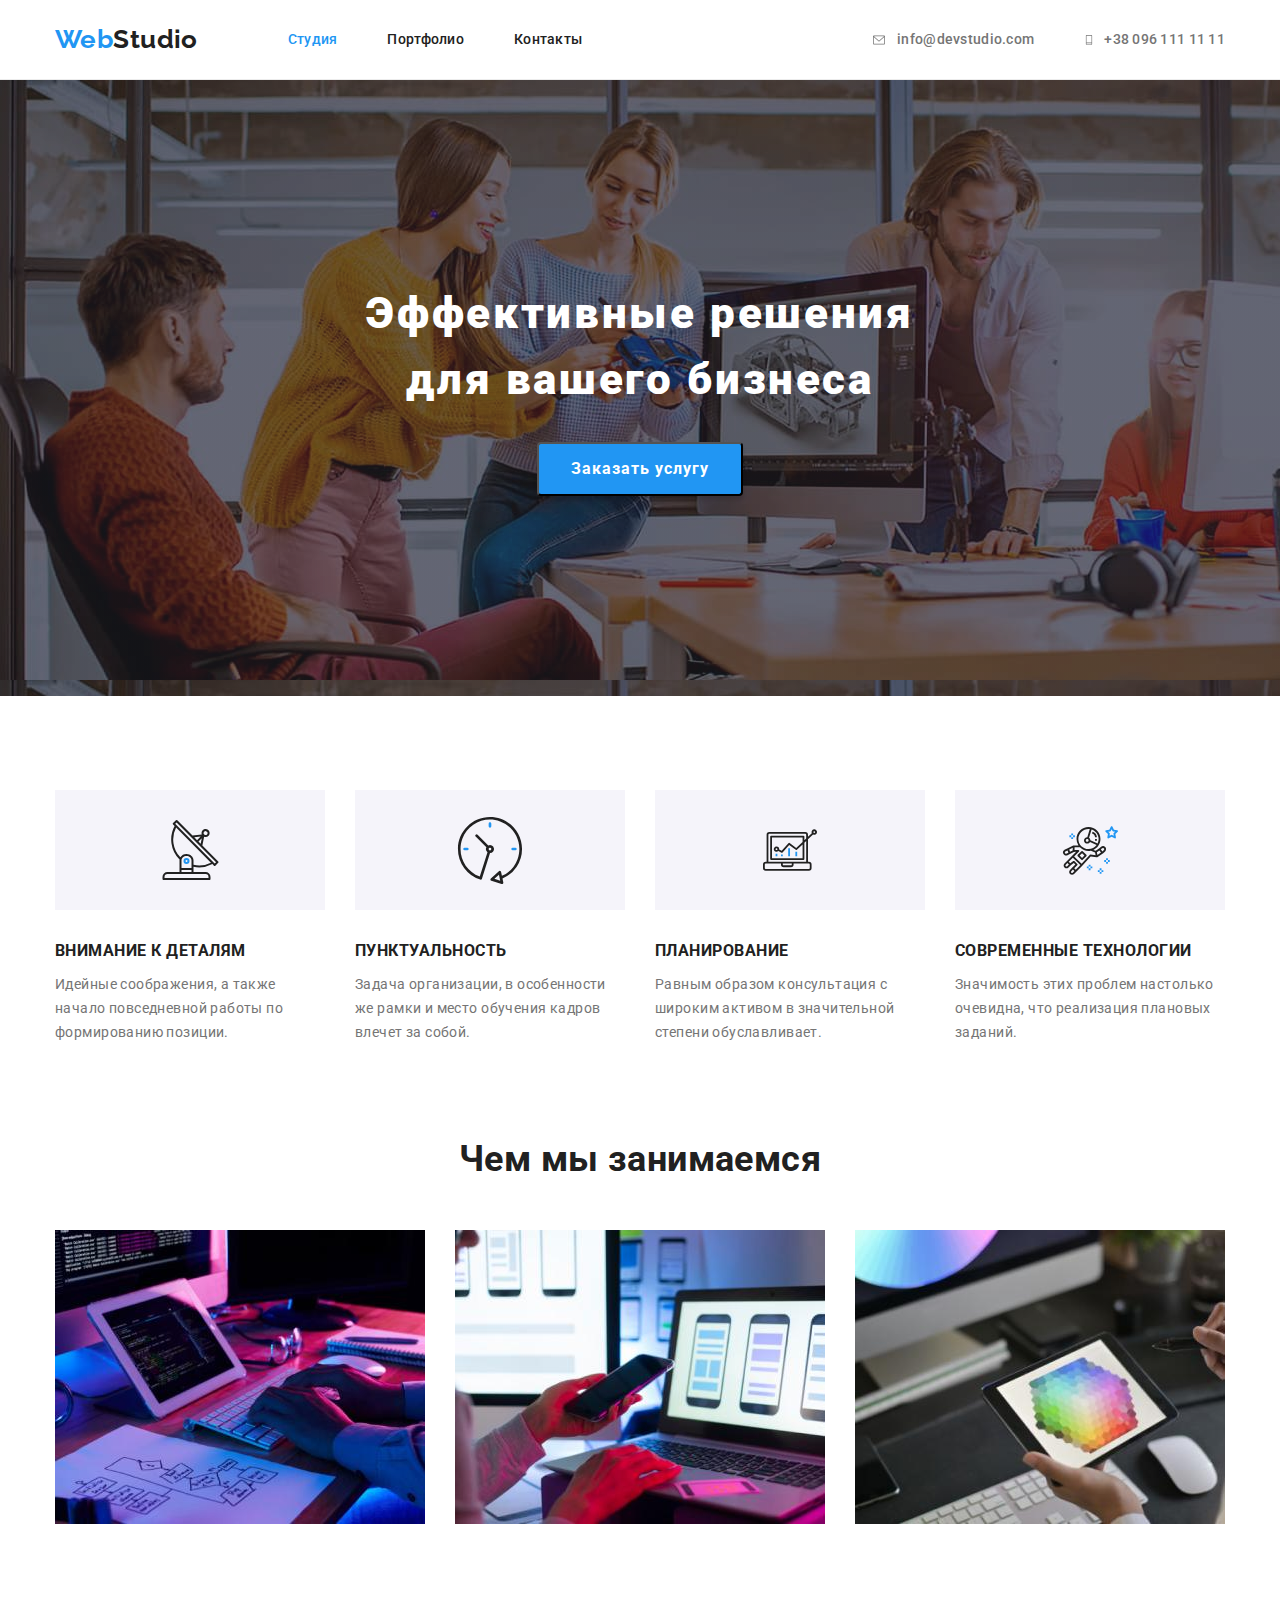
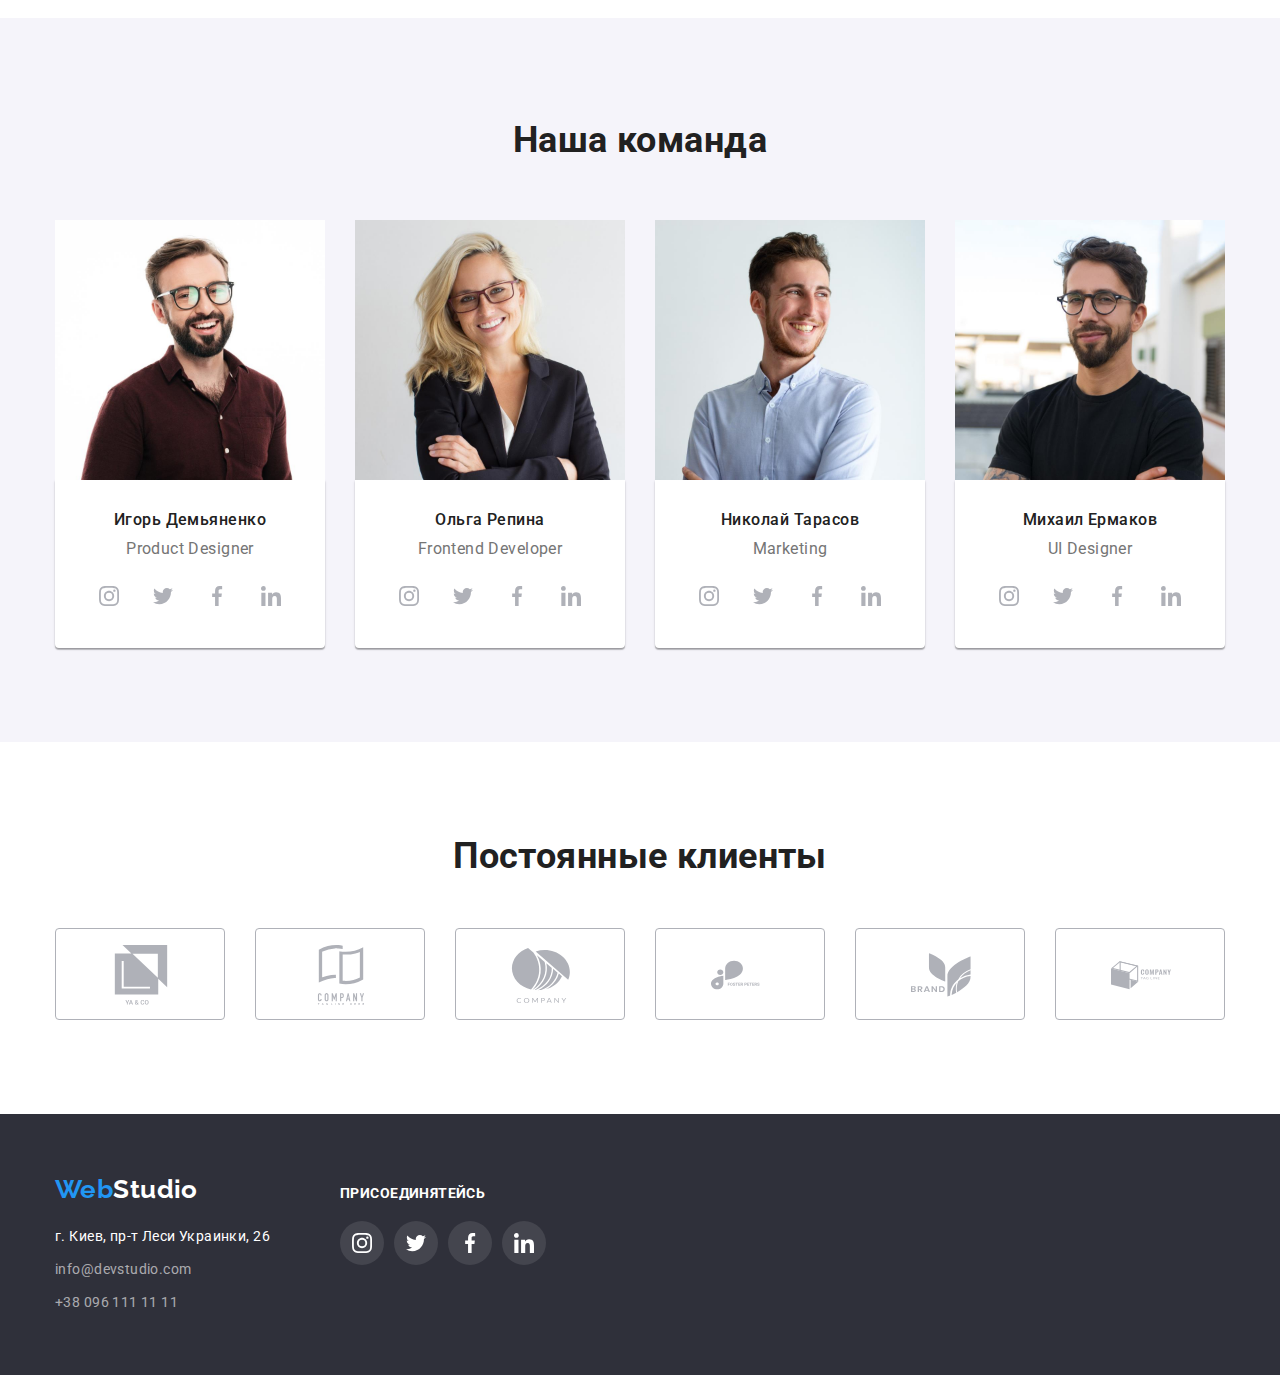
==== index.html @ 95c46752 "Доделал, но нужны правки" ====
<!DOCTYPE html>
<html lang="ru">
  <head>
    <meta charset="UTF-8" />
    <meta http-equiv="X-UA-Compatible" content="IE=edge" />
    <meta name="viewport" content="width=device-width, initial-scale=1.0" />
    <title>WebStudio</title>
    <link rel="preconnect" href="https://fonts.googleapis.com" />
    <link rel="preconnect" href="https://fonts.gstatic.com" crossorigin />
    <link
      href="https://fonts.googleapis.com/css2?family=Raleway:wght@700&family=Roboto:wght@400;500;700;900&display=swap"
      rel="stylesheet"
    />
    <link
      rel="stylesheet"
      href="https://cdnjs.cloudflare.com/ajax/libs/modern-normalize/1.1.0/modern-normalize.min.css"
    />
    <link rel="stylesheet" href="./css/styles.css" />
  </head>
  <body>
    <header class="header-color">
      <div class="container nav-container">
        <nav class="main-navigation" style="">
          <a class="webstudio-header" href="./"
            ><span class="color-web">Web</span
            ><span class="color-studio">Studio</span></a
          >
          <ul class="navigation">
            <li class="item">
              <a class="navigation-link current list" href="">Студия</a>
            </li>
            <li class="item">
              <a class="navigation-link list" href="./portfolio.html"
                >Портфолио</a
              >
            </li>
            <li class="item">
              <a class="navigation-link" href="">Контакты</a>
            </li>
          </ul>
        </nav>

        <ul class="contacts">
          <li class="item">
            <a class="contacts-link" href="mailto:info@devstudio.com"
              ><svg class="auth-nav" width="16" height="12">
                <use
                  class="auth-nav-icon"
                  href="./images/icons.svg#icon-mailto"
                ></use>
              </svg>
              info@devstudio.com</a
            >
          </li>
          <li class="item">
            <a class="contacts-link" href="tel:+380961111111">
              <svg width="10" height="16" class="auth-nav">
                <use
                  href="./images/icons.svg#icon-tel"
                  class="auth-nav-icon"
                ></use>
              </svg>
              +38 096 111 11 11</a
            >
          </li>
        </ul>
      </div>
    </header>
    <main>
      <section class="hero">
        <div class="container">
          <h1 class="hero-heading">
            Эффективные решения <br />
            для вашего бизнеса
          </h1>

          <button class="hero-button cursor" type="button">
            Заказать услугу
          </button>
        </div>
      </section>
      <section class="section">
        <div class="container">
          <ul class="features">
            <li class="feature-item">
              <div class="feature-svg">
                <svg class="" width="75" height="60">
                  <use class="" href="./images/icons.svg#icon-antenna"></use>
                </svg>
              </div>
              <h3 class="features-title">Внимание к деталям</h3>
              <p class="features-text">
                Идейные соображения, а также начало повседневной работы по
                формированию позиции.
              </p>
            </li>
            <li class="feature-item">
              <div class="feature-svg">
                <svg class="" width="70" height="67">
                  <use class="" href="./images/icons.svg#icon-clock"></use>
                </svg>
              </div>
              <h3 class="features-title">Пунктуальность</h3>
              <p class="features-text">
                Задача организации, в особенности же рамки и место обучения
                кадров влечет за собой.
              </p>
            </li>
            <li class="feature-item">
              <div class="feature-svg">
                <svg class="" width="54" height="70">
                  <use class="" href="./images/icons.svg#icon-diagram"></use>
                </svg>
              </div>
              <h3 class="features-title">Планирование</h3>
              <p class="features-text">
                Равным образом консультация с широким активом в значительной
                степени обуславливает.
              </p>
            </li>
            <li class="feature-item">
              <div class="feature-svg">
                <svg class="" width="61" height="55">
                  <use class="" href="./images/icons.svg#icon-astronaut"></use>
                </svg>
              </div>
              <h3 class="features-title">Современные технологии</h3>
              <p class="features-text">
                Значимость этих проблем настолько очевидна, что реализация
                плановых заданий.
              </p>
            </li>
          </ul>
        </div>
      </section>
      <section class="section section-work">
        <div class="container">
          <h2 class="section-title">Чем мы занимаемся</h2>
          <ul class="works list">
            <li class="works-item">
              <img
                class="works-item"
                src="images/img1.jpg"
                alt="человек пишущий код"
                width="370"
              />
            </li>

            <li class="works-item">
              <img
                class="works-item"
                src="images/img2.jpg"
                alt="тестирует приложение"
                width="370"
              />
            </li>

            <li class="works-item">
              <img
                class="works-item"
                src="images/img3.jpg"
                alt="рисует на планшете"
                width="370"
              />
            </li>
          </ul>
        </div>
      </section>
      <section class="section section-team">
        <div class="container">
          <h2 class="our-command">Наша команда</h2>

          <ul class="our-team list">
            <li class="our-team-iteam">
              <img
                src="images/1.jpg"
                alt="Product Designer"
                width="270"
                height="260"
              />

              <div class="section-team-item">
                <h3 class="our-team-title">Игорь Демьяненко</h3>
                <p class="our-team-text">Product Designer</p>
                <ul class="section-link">
                  <li class="team-link">
                    <a class="team-iteam">
                      <svg class="team-icon" width="20" height="20">
                        <use
                          class=""
                          href="./images/icons.svg#icon-instagram-2"
                        ></use>
                      </svg>
                    </a>
                  </li>
                  <li class="team-link">
                    <a class="team-iteam">
                      <svg class="team-icon" width="20" height="20">
                        <use
                          class=""
                          href="./images/icons.svg#icon-twitter-1"
                        ></use>
                      </svg>
                    </a>
                  </li>
                  <li class="team-link">
                    <a class="team-iteam">
                      <svg class="team-icon" width="20" height="20">
                        <use
                          class=""
                          href="./images/icons.svg#icon-facebook-1"
                        ></use>
                      </svg>
                    </a>
                  </li>
                  <li class="team-link">
                    <a class="team-iteam">
                      <svg class="team-icon" width="20" height="20">
                        <use
                          class=""
                          href="./images/icons.svg#icon-linkedin-1"
                        ></use>
                      </svg>
                    </a>
                  </li>
                </ul>
              </div>
            </li>

            <li class="our-team-iteam">
              <img
                src="images/2.jpg"
                alt=" разработчик Frontend Developer"
                width="270"
              />
              <div class="section-team-item">
                <h3 class="our-team-title">Ольга Репина</h3>
                <p class="our-team-text">Frontend Developer</p>
                <ul class="section-link">
                  <li class="team-link">
                    <a class="team-iteam">
                      <svg class="team-icon" width="20" height="20">
                        <use
                          class=""
                          href="./images/icons.svg#icon-instagram-2"
                        ></use>
                      </svg>
                    </a>
                  </li>
                  <li class="team-link">
                    <a class="team-iteam">
                      <svg class="team-icon" width="20" height="20">
                        <use
                          class=""
                          href="./images/icons.svg#icon-twitter-1"
                        ></use>
                      </svg>
                    </a>
                  </li>
                  <li class="team-link">
                    <a class="team-iteam">
                      <svg class="team-icon" width="20" height="20">
                        <use
                          class=""
                          href="./images/icons.svg#icon-facebook-1"
                        ></use>
                      </svg>
                    </a>
                  </li>
                  <li class="team-link">
                    <a class="team-iteam">
                      <svg class="team-icon" width="20" height="20">
                        <use
                          class=""
                          href="./images/icons.svg#icon-linkedin-1"
                        ></use>
                      </svg>
                    </a>
                  </li>
                </ul>
              </div>
            </li>

            <li class="our-team-iteam">
              <img
                src="images/3.jpg"
                alt="человек отвечающий за Marketing"
                width="270"
              />
              <div class="section-team-item">
                <h3 class="our-team-title">Николай Тарасов</h3>
                <p class="our-team-text">Marketing</p>
                <ul class="section-link">
                  <li class="team-link">
                    <a class="team-iteam">
                      <svg class="team-icon" width="20" height="20">
                        <use
                          class=""
                          href="./images/icons.svg#icon-instagram-2"
                        ></use>
                      </svg>
                    </a>
                  </li>
                  <li class="team-link">
                    <a class="team-iteam">
                      <svg class="team-icon" width="20" height="20">
                        <use
                          class=""
                          href="./images/icons.svg#icon-twitter-1"
                        ></use>
                      </svg>
                    </a>
                  </li>
                  <li class="team-link">
                    <a class="team-iteam">
                      <svg class="team-icon" width="20" height="20">
                        <use
                          class=""
                          href="./images/icons.svg#icon-facebook-1"
                        ></use>
                      </svg>
                    </a>
                  </li>
                  <li class="team-link">
                    <a class="team-iteam">
                      <svg class="team-icon" width="20" height="20">
                        <use
                          class=""
                          href="./images/icons.svg#icon-linkedin-1"
                        ></use>
                      </svg>
                    </a>
                  </li>
                </ul>
              </div>
            </li>

            <li class="our-team-iteam">
              <img src="images/4.jpg" alt="UI Designer" width="270" />
              <div class="section-team-item">
                <h3 class="our-team-title">Михаил Ермаков</h3>
                <p class="our-team-text">UI Designer</p>
                <ul class="section-link">
                  <li class="team-link">
                    <a class="team-iteam">
                      <svg class="team-icon" width="20" height="20">
                        <use
                          class=""
                          href="./images/icons.svg#icon-instagram-2"
                        ></use>
                      </svg>
                    </a>
                  </li>
                  <li class="team-link">
                    <a class="team-iteam">
                      <svg class="team-icon" width="20" height="20">
                        <use
                          class=""
                          href="./images/icons.svg#icon-twitter-1"
                        ></use>
                      </svg>
                    </a>
                  </li>
                  <li class="team-link">
                    <a class="team-iteam">
                      <svg class="team-icon" width="20" height="20">
                        <use
                          class=""
                          href="./images/icons.svg#icon-facebook-1"
                        ></use>
                      </svg>
                    </a>
                  </li>
                  <li class="team-link">
                    <a class="team-iteam">
                      <svg class="team-icon" width="20" height="20">
                        <use
                          class=""
                          href="./images/icons.svg#icon-linkedin-1"
                        ></use>
                      </svg>
                    </a>
                  </li>
                </ul>
              </div>
            </li>
          </ul>
        </div>
      </section>
      <section class="section">
        <div class="container">
          <h2 class="section-title">Постоянные клиенты</h2>
          <ul class="section-clients">
            <li class="section-clients-iteam">
              <a class="client-link"
                ><svg width="106" height="60" class="team-icon">
                  <use href="./images/icons.svg#icon-company1"></use></svg></a>
            </li></a>
            </li><li class="section-clients-iteam">
              <a class="client-link"
                ><svg width="106" height="60" class="team-icon">
                  <use href="./images/icons.svg#icon-company2"></use></svg></a>
            </li></a>
            </li>
            <li class="section-clients-iteam">
              <a class="client-link"
                ><svg width="106" height="60" class="team-icon">
                  <use href="./images/icons.svg#icon-company3"></use></svg></a>
            </li></a>
            </li>
            <li class="section-clients-iteam">
              <a class="client-link"
                ><svg width="106" height="60" class="team-icon">
                  <use href="./images/icons.svg#icon-company4"></use></svg></a>
            </li></a>
            </li>
            <li class="section-clients-iteam">
              <a class="client-link"
                ><svg width="106" height="60" class="team-icon">
                  <use href="./images/icons.svg#icon-company5"></use></svg></a>
            </li></a>
            </li>
            <li class="section-clients-iteam">
              <a class="client-link"
                ><svg width="106" height="60" class="team-icon">
                  <use href="./images/icons.svg#icon-company6"></use></svg></a>
            </li></a>
            </li>
          </ul>
        </div>
      </section>
    </main>
    <footer class="info">
      <div class="container footer-container">
       <div class="address-box">
          <a class="logo footer-logo" href="index.html"
          >Web<span class="footer-studio">Studio</span></a
        >

        <address class="">
          <ul class="address">
            <li class="address-item">г. Киев, пр-т Леси Украинки, 26</li>
            <li class="address-item">
              <a class="info-text" href="mailto:info@devstudio.com"
                >info@devstudio.com</a
              >
            </li>
            <li class="address-item">
              <a class="info-text" href="tel:+380961111111"
                >+38 096 111 11 11</a
              >
            </li>
          </ul>
        </address>
       </div>
       <div class="social-box">
         <p class="social-box-title">Присоединятейсь</p>
         <ul class="social-box-item">
           <li class="social-box-link">
                    <a class="team-iteam socials-item">
                      <svg class="team-icon" width="20" height="20">
                        <use
                          class=""
                          href="./images/icons.svg#icon-instagram-2"
                        ></use>
                      </svg>
                    </a>
                  </li>
                  <li class="social-box-link">
                    <a class="team-iteam socials-item">
                      <svg class="team-icon" width="20" height="20">
                        <use
                          class=""
                          href="./images/icons.svg#icon-twitter-1"
                        ></use>
                      </svg>
                    </a>
                  </li>
                  <li class="social-box-link">
                    <a class="team-iteam socials-item">
                      <svg class="team-icon" width="20" height="20">
                        <use
                          class=""
                          href="./images/icons.svg#icon-facebook-1"
                        ></use>
                      </svg>
                    </a>
                  </li>
                  <li class="social-box-link">
                    <a class="team-iteam socials-item">
                      <svg class="team-icon" width="20" height="20">
                        <use
                          class=""
                          href="./images/icons.svg#icon-linkedin-1"
                        ></use>
                      </svg>
                    </a>
                  </li>
         </ul>
       </div>
      </div>
    </footer>
  </body>
</html>
---- css/styles.css ----
:root {
  --color-hover--: #2196f3;
  --color-black--: #212121;
}
body {
  background: #ffffff;
  font-family: Roboto, sans-serif;
  font-size: 14px;
  letter-spacing: 0.03em;
}
*,
::after,
::before {
  box-sizing: border-box;
}
ul {
  margin: 0;
  padding: 0;
  list-style: none;
}
h1,
h2,
h3,
h4,
p {
  margin: 0;
}

a {
  text-decoration: none;
}
img {
  display: block;
  width: 100%;
  height: auto;
}

.container {
  width: 1200px;
  margin-right: auto;
  margin-left: auto;
  padding-left: 15px;
  padding-right: 15px;
}

.section-title {
  color: var(--color-black--);
  font-weight: bold;
  font-size: 36px;
  line-height: 1.16;
  text-align: center;
  margin-top: 0;
  margin-bottom: 0;
}

section {
  display: block;
}

.section {
  padding-top: 94px;
  padding-bottom: 94px;
}
.section-work {
  padding-top: 0px;
}
.header-color {
  border-bottom: 1px solid #ececec;
  height: 80px;
}
.works {
  margin-top: 50px;
  display: flex;
}

.works-item:not(:last-child) {
  margin-right: 30px;
}
.section-team {
  background-color: #f5f4fa;
}

.section-team-item {
  padding-top: 30px;
  padding-bottom: 30px;
  background: #ffffff;
  box-shadow: 0px 1px 3px rgb(0 0 0 / 12%), 0px 1px 1px rgb(0 0 0 / 14%),
    0px 2px 1px rgb(0 0 0 / 20%);
  border-radius: 0px 0px 4px 4px;
  text-align: center;
}

.color-web {
  font-family: Raleway;
  font-weight: 700;
  font-size: 26px;
  line-height: 1.2;
  color: #2196f3;
}
.color-studio {
  font-family: Raleway;
  font-weight: 700;
  font-size: 26px;
  line-height: 1.2;
  color: var(--color-black--);
}
.webstudio-header {
  font-family: Raleway;
  font-weight: 700;
  text-decoration: none;
}
.footer-web {
  color: var(--color-hover--);
}
.footer-studio {
  color: #ffffff;
}
.button-nav {
  color: var(--color-black--);
}

.filter {
  display: flex;
  color: #212121;
  font-weight: 500;
  line-height: 1.4;
  justify-content: center;
  margin-bottom: 50px;
}
.filter-item:not(:last-child) {
  margin-right: 8px;
}

.filter-item:hover {
  color: var(--color-hover--);
}

.our-command-bg {
  background: #f5f4fa;
}

.features {
  display: flex;
}

.feature-item:not(:last-child) {
  margin-right: 30px;
}

.features-title {
  font-weight: 700;
  text-transform: uppercase;
  margin-bottom: 10px;
  line-height: 1.4;
  letter-spacing: 0.03em;
  color: var(--color-black--);
}
.features-text {
  font-size: 14px;
  line-height: 1.7;
  letter-spacing: 0.03em;
  color: #757575;
}
.hero-heading {
  color: #ffffff;
  font-weight: 900;
  font-size: 44px;
  line-height: 1.5;
  text-align: center;
  letter-spacing: 0.06em;
  display: block;

  margin-right: auto;
  margin-left: auto;
  margin-top: 0;
  margin-bottom: 0;
}
.hero {
  background-image: linear-gradient(
      rgba(47, 48, 58, 0.4),
      rgba(47, 48, 58, 0.4)
    ),
    url(../images/bg-hero.jpg);
  text-align: center;

  padding-top: 200px;
  padding-bottom: 200px;
  margin-left: auto;
  margin-right: auto;
  max-width: 1600px;
}
.hero-button {
  color: #ffffff;
  background: var(--color-hover--);
  box-shadow: 0px 4px 4px rgba(0, 0, 0, 0.15);
  font-weight: 700;
  font-size: 16px;
  line-height: 1.9;
  justify-content: center;
  align-items: center;
  text-align: center;
  letter-spacing: 0.06em;
  padding: 10px 32px;
  display: inline-block;
  min-width: 200px;
  border-radius: 4px;
  margin-top: 30px;
}

.our-team {
  margin-top: 50px;
  display: flex;
}
.our-team-iteam:not(:last-child) {
  margin-right: 30px;
}
.our-team-title {
  font-weight: 500;
  font-size: 16px;
  line-height: 1.2;
  letter-spacing: 0.03em;
  color: var(--color-black--);
  margin-bottom: 4px;
}

.our-team-text {
  font-weight: normal;
  font-size: 16px;
  line-height: 1.2;
  text-align: center;
  color: #757575;
  margin-top: 10px;
}
.webstudio-footer {
  font-family: Raleway;
  font-style: normal;
  font-weight: 700;
  font-size: 26px;
  line-height: 1.2;
  letter-spacing: 0.03em;
  text-decoration: none;
}
.address {
  list-style-type: none;
  font-style: normal;
  font-weight: normal;
  font-size: 14px;
  line-height: 1.7;
  color: #ffffff;
}
.address-box {
  margin-right: 70px;
}
.info-footer {
  font-weight: normal;
  font-size: 14px;
  line-height: 1.7;
  letter-spacing: 0.03em;
  color: rgba(255, 255, 255, 0.6);
  font-style: normal;
}

.current {
  color: var(--color-black--);
  list-style-type: none;
}
.current.current {
  color: var(--color-hover--);
}
.cursor {
  cursor: pointer;
}
.pointer-cursor {
  cursor: pointer;

  background-color: #f5f4fa;
  font-family: var(--main-font);
  font-weight: 500;
  font-size: 16px;
  line-height: 1.6;
  border-radius: 4px;
  border: none;
  padding: 6px 22px;
}

.filter-text {
  color: var(--color-black--);
}
.filter-text:focus,
.filter-text:hover {
  background: #2196f3;
  color: #ffffff;
}
.logo {
  text-decoration: none;
  list-style-type: none;
  color: #2196f3;
  font-family: Raleway;
  font-style: normal;
  font-weight: 700;
  font-size: 26px;
  line-height: 1.2;
}

.footer-logo {
  display: inline-block;
  margin-bottom: 20px;
  margin-right: 0;
}
.main-nav {
  display: flex;
  align-items: center;
}
.navigation-link {
  color: var(--color-black--);
}

.navigation-link:hover,
.navigation-link:focus {
  color: var(--color-hover--);
}
.navigation {
  display: flex;
  font-weight: 500;
  line-height: 1.4;
  letter-spacing: 0.02em;
  margin-left: 90px;
}
.nav-container {
  padding-top: 24px;
  padding-bottom: 25px;
  display: flex;

  align-items: center;
}
.navigation .item:not(:last-child) {
  margin-right: 50px;
}

.flex-filters {
  display: flex;
  flex-wrap: wrap;
}
.flex-element-item {
  padding: 24px 20px;
}
.flex-element {
  flex-basis: calc((100% - 60px) / 3);
  border: 1px solid #eeeeee;
  box-sizing: border-box;
  margin-right: 30px;
  margin-bottom: 30px;
}
.flex-element h2 {
  font-weight: bold;
  font-size: 18px;
  line-height: 2;

  margin-bottom: 4px;
  justify-content: center;
}
.flex-element p {
  justify-content: center;

  font-size: 16px;
  line-height: 1.9;
  color: #757575;
}
.flex-element:nth-child(3n) {
  margin-right: 0px;
}
.flex-element:nth-last-child(-n + 3) {
  margin-bottom: 0px;
}
.filter-item button {
  display: inline;
  align-items: center;
  justify-content: center;
  margin-left: 0px;
  margin-right: 0px;
}

.contacts {
  font-weight: 500;
  line-height: 1.4;
  letter-spacing: 0.02em;
  font-weight: 500;
  line-height: 1.4;
  color: #757575;
  display: flex;
  margin-left: auto;
}
.contacts .item + .item {
  margin-left: 50px;
}
.contacts-link {
  color: #757575;
  display: flex;
  align-items: center;
}
.contacts-link:hover,
.contacts-link:focus {
  color: var(--color-hover--);
}
.our-command {
  font-weight: 700;
  font-size: 36px;
  line-height: 1.6;
  text-align: center;
  color: var(--color-black--);
  margin-top: 0;
  margin-bottom: 0;
}
.info {
  background: #2f303a;
  padding-top: 60px;
  padding-bottom: 60px;
}
.info-text {
  font-weight: normal;
  font-size: 14px;
  line-height: 1.7;
  display: inline-block;

  color: rgba(255, 255, 255, 0.6);
}
.visually-hidden {
  position: absolute;
  clip: rect(0 0 0 0);
  width: 1px;
  height: 1px;
  margin: -1px;
}
.address-title:not(:last-child) {
  margin-bottom: 9px;
}

footer {
  display: block;
}
.address li:not(:last-child) {
  margin-bottom: 9px;
}
.auth-nav-icon {
  fill: currentColor;
}
.auth-nav {
  margin-right: 10px;
  display: block;
}
.feature-svg {
  width: 270px;
  height: 120px;
  display: flex;
  margin-bottom: 30px;
  background-color: #f5f4fa;
  justify-content: center;
  align-items: center;
}
.section-link {
  display: flex;
  justify-content: center;
  margin-top: 16px;
}
.team-iteam {
  display: block;
  width: 44px;
  height: 44px;
  padding: 12px;
  color: #afb1b8;
  cursor: pointer;
}
.team-icon {
  fill: currentColor;
}
.team-link:not(:last-child) {
  margin-right: 10px;
}
.team-iteam:hover,
.team-iteam:focus {
  background: #2196f3;
  color: #ffffff;
  border-radius: 50%;
}
.client-link {
  display: block;
  width: 170px;
  height: 92px;
  border: 1px solid #afb1b8;
  box-sizing: border-box;
  border-radius: 4px;
  color: #afb1b8;
  padding: 16px 32px;
  cursor: pointer;
}
.section-clients {
  margin-top: 50px;
  display: flex;
}
.section-clients-iteam:not(:last-child) {
  margin-right: 30px;
}
.client-link:hover,
.client-link:focus {
  border: 1px solid #2196f3;
  color: #2196f3;
}
.footer-container {
  display: flex;
  align-items: baseline;
}
.social-box {
}
.social-box-title {
  font-weight: 700;
  font-size: 14px;
  text-transform: uppercase;
  color: #ffffff;
}
.social-box-item {
  display: flex;
  margin-top: 20px;
}
.social-box-link:not(:last-child) {
  margin-right: 10px;
}
.socials-item {
  border-radius: 50%;
  background-color: rgba(255, 255, 255, 0.1);
  color: #ffffff;
}
.main-navigation {
  display: flex;
  align-items: center;
}
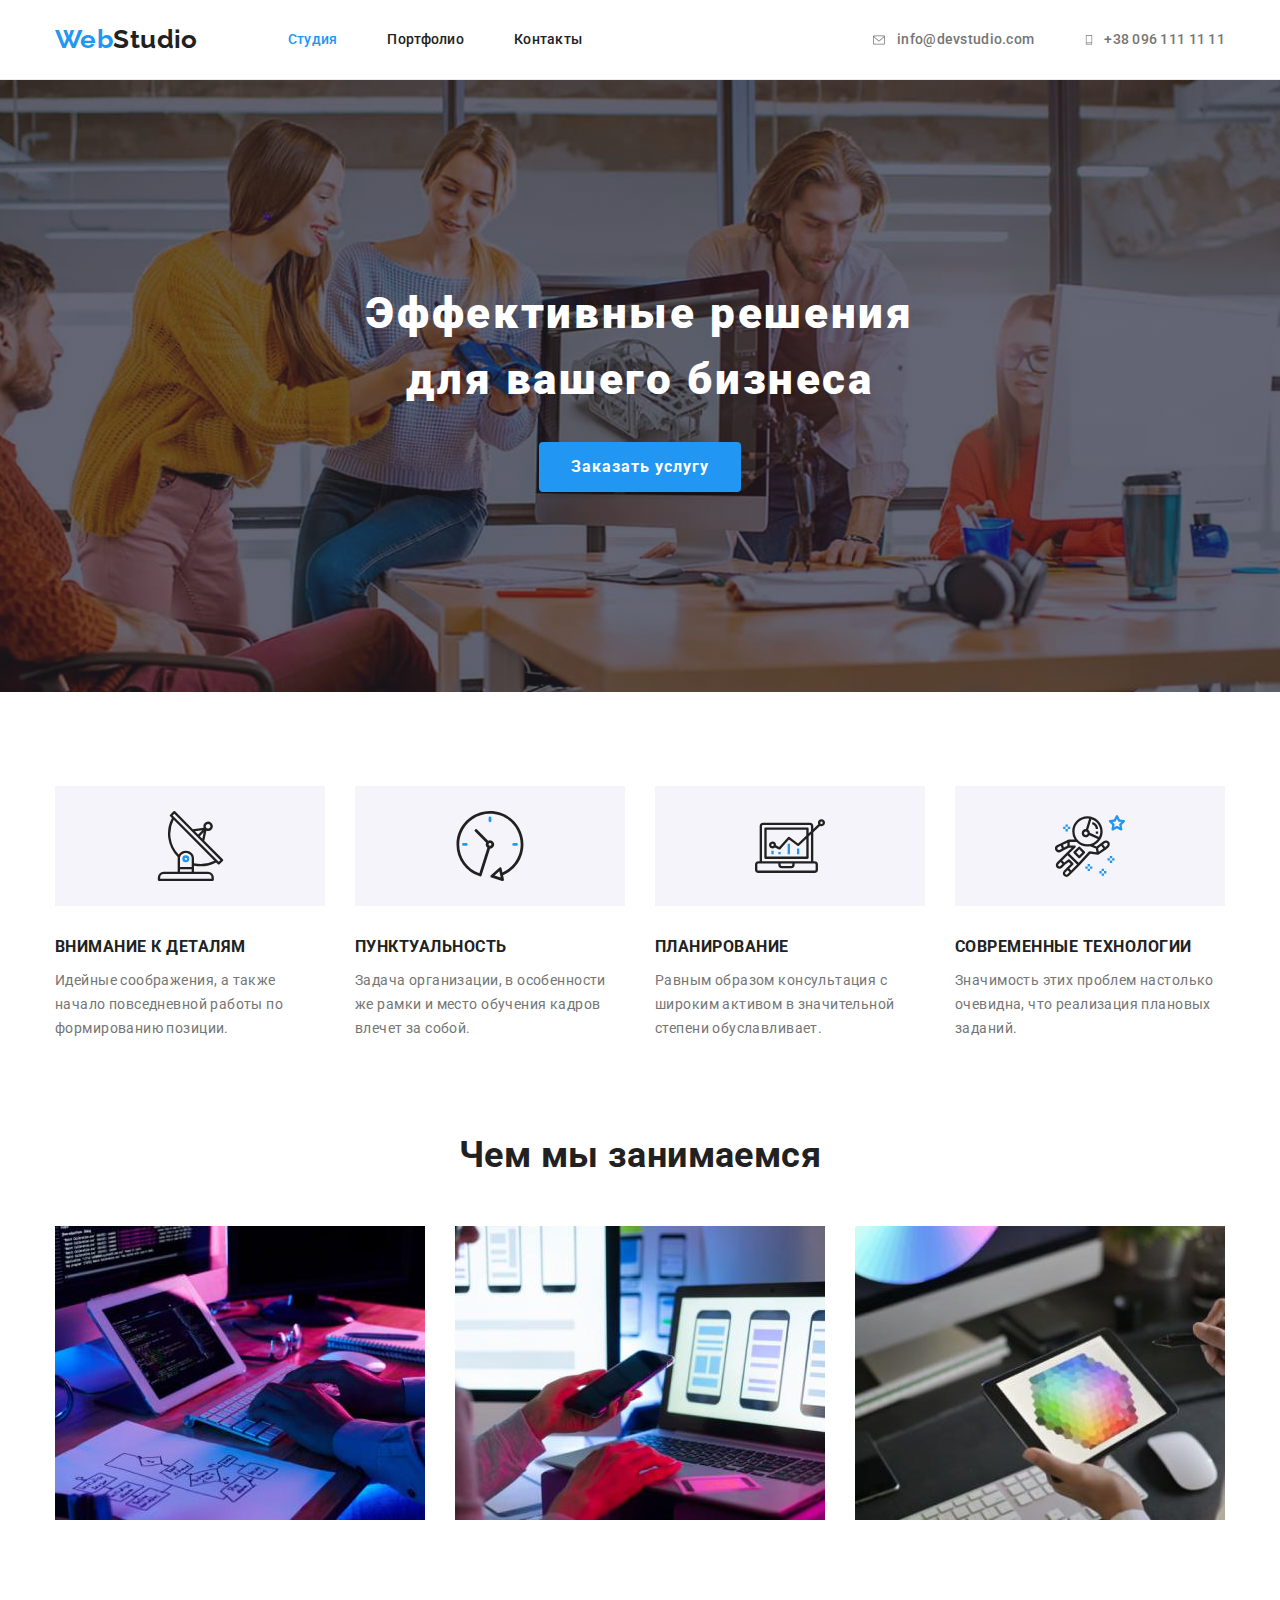
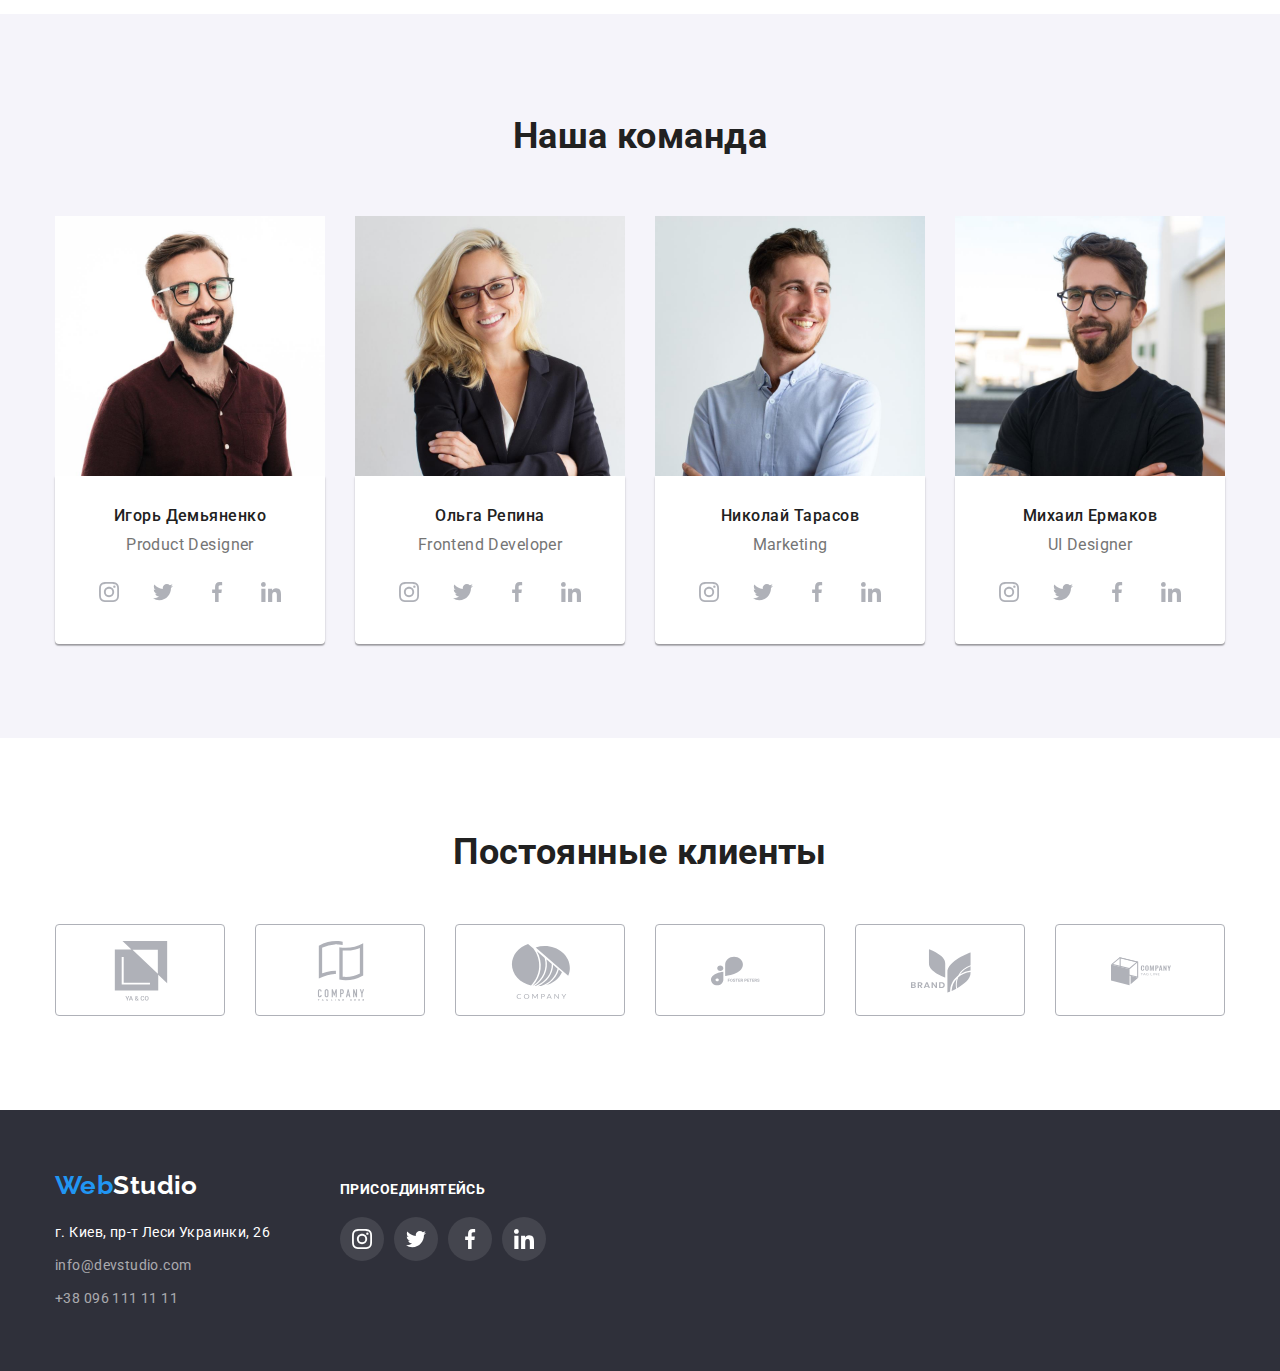
==== commit c43bee60: "Почти готово, нужно изменить спрайт" ====
--- a/index.html
+++ b/index.html
@@ -84,7 +84,7 @@
           <ul class="features">
             <li class="feature-item">
               <div class="feature-svg">
-                <svg class="" width="75" height="60">
+                <svg class="" width="75" height="70">
                   <use class="" href="./images/icons.svg#icon-antenna"></use>
                 </svg>
               </div>
@@ -96,7 +96,7 @@
             </li>
             <li class="feature-item">
               <div class="feature-svg">
-                <svg class="" width="70" height="67">
+                <svg class="" width="70" height="70">
                   <use class="" href="./images/icons.svg#icon-clock"></use>
                 </svg>
               </div>
@@ -108,7 +108,7 @@
             </li>
             <li class="feature-item">
               <div class="feature-svg">
-                <svg class="" width="54" height="70">
+                <svg class="" width="70" height="70">
                   <use class="" href="./images/icons.svg#icon-diagram"></use>
                 </svg>
               </div>
@@ -120,7 +120,7 @@
             </li>
             <li class="feature-item">
               <div class="feature-svg">
-                <svg class="" width="61" height="55">
+                <svg class="" width="70" height="70">
                   <use class="" href="./images/icons.svg#icon-astronaut"></use>
                 </svg>
               </div>
@@ -184,7 +184,7 @@
                 <p class="our-team-text">Product Designer</p>
                 <ul class="section-link">
                   <li class="team-link">
-                    <a class="team-iteam">
+                    <a class="team-iteam" href="#">
                       <svg class="team-icon" width="20" height="20">
                         <use
                           class=""
@@ -194,7 +194,7 @@
                     </a>
                   </li>
                   <li class="team-link">
-                    <a class="team-iteam">
+                    <a class="team-iteam" href="#">
                       <svg class="team-icon" width="20" height="20">
                         <use
                           class=""
@@ -204,7 +204,7 @@
                     </a>
                   </li>
                   <li class="team-link">
-                    <a class="team-iteam">
+                    <a class="team-iteam" href="#">
                       <svg class="team-icon" width="20" height="20">
                         <use
                           class=""
@@ -214,7 +214,7 @@
                     </a>
                   </li>
                   <li class="team-link">
-                    <a class="team-iteam">
+                    <a class="team-iteam" href="#">
                       <svg class="team-icon" width="20" height="20">
                         <use
                           class=""
@@ -238,7 +238,7 @@
                 <p class="our-team-text">Frontend Developer</p>
                 <ul class="section-link">
                   <li class="team-link">
-                    <a class="team-iteam">
+                    <a class="team-iteam" href="#">
                       <svg class="team-icon" width="20" height="20">
                         <use
                           class=""
@@ -248,7 +248,7 @@
                     </a>
                   </li>
                   <li class="team-link">
-                    <a class="team-iteam">
+                    <a class="team-iteam" href="#">
                       <svg class="team-icon" width="20" height="20">
                         <use
                           class=""
@@ -258,7 +258,7 @@
                     </a>
                   </li>
                   <li class="team-link">
-                    <a class="team-iteam">
+                    <a class="team-iteam" href="#">
                       <svg class="team-icon" width="20" height="20">
                         <use
                           class=""
@@ -268,7 +268,7 @@
                     </a>
                   </li>
                   <li class="team-link">
-                    <a class="team-iteam">
+                    <a class="team-iteam" href="#">
                       <svg class="team-icon" width="20" height="20">
                         <use
                           class=""
@@ -292,7 +292,7 @@
                 <p class="our-team-text">Marketing</p>
                 <ul class="section-link">
                   <li class="team-link">
-                    <a class="team-iteam">
+                    <a class="team-iteam" href="#">
                       <svg class="team-icon" width="20" height="20">
                         <use
                           class=""
@@ -302,7 +302,7 @@
                     </a>
                   </li>
                   <li class="team-link">
-                    <a class="team-iteam">
+                    <a class="team-iteam" href="#">
                       <svg class="team-icon" width="20" height="20">
                         <use
                           class=""
@@ -312,7 +312,7 @@
                     </a>
                   </li>
                   <li class="team-link">
-                    <a class="team-iteam">
+                    <a class="team-iteam" href="#">
                       <svg class="team-icon" width="20" height="20">
                         <use
                           class=""
@@ -322,7 +322,7 @@
                     </a>
                   </li>
                   <li class="team-link">
-                    <a class="team-iteam">
+                    <a class="team-iteam" href="#">
                       <svg class="team-icon" width="20" height="20">
                         <use
                           class=""
@@ -342,7 +342,7 @@
                 <p class="our-team-text">UI Designer</p>
                 <ul class="section-link">
                   <li class="team-link">
-                    <a class="team-iteam">
+                    <a class="team-iteam" href="#">
                       <svg class="team-icon" width="20" height="20">
                         <use
                           class=""
@@ -352,7 +352,7 @@
                     </a>
                   </li>
                   <li class="team-link">
-                    <a class="team-iteam">
+                    <a class="team-iteam" href="#">
                       <svg class="team-icon" width="20" height="20">
                         <use
                           class=""
@@ -362,7 +362,7 @@
                     </a>
                   </li>
                   <li class="team-link">
-                    <a class="team-iteam">
+                    <a class="team-iteam" href="#">
                       <svg class="team-icon" width="20" height="20">
                         <use
                           class=""
@@ -372,7 +372,7 @@
                     </a>
                   </li>
                   <li class="team-link">
-                    <a class="team-iteam">
+                    <a class="team-iteam" href="#">
                       <svg class="team-icon" width="20" height="20">
                         <use
                           class=""
@@ -392,36 +392,36 @@
           <h2 class="section-title">Постоянные клиенты</h2>
           <ul class="section-clients">
             <li class="section-clients-iteam">
-              <a class="client-link"
+              <a class="client-link" href="#"
                 ><svg width="106" height="60" class="team-icon">
                   <use href="./images/icons.svg#icon-company1"></use></svg></a>
             </li></a>
             </li><li class="section-clients-iteam">
-              <a class="client-link"
+              <a class="client-link" href="#"
                 ><svg width="106" height="60" class="team-icon">
                   <use href="./images/icons.svg#icon-company2"></use></svg></a>
             </li></a>
             </li>
             <li class="section-clients-iteam">
-              <a class="client-link"
+              <a class="client-link" href="#"
                 ><svg width="106" height="60" class="team-icon">
                   <use href="./images/icons.svg#icon-company3"></use></svg></a>
             </li></a>
             </li>
             <li class="section-clients-iteam">
-              <a class="client-link"
+              <a class="client-link" href="#"
                 ><svg width="106" height="60" class="team-icon">
                   <use href="./images/icons.svg#icon-company4"></use></svg></a>
             </li></a>
             </li>
             <li class="section-clients-iteam">
-              <a class="client-link"
+              <a class="client-link" href="#"
                 ><svg width="106" height="60" class="team-icon">
                   <use href="./images/icons.svg#icon-company5"></use></svg></a>
             </li></a>
             </li>
             <li class="section-clients-iteam">
-              <a class="client-link"
+              <a class="client-link" href="#"
                 ><svg width="106" height="60" class="team-icon">
                   <use href="./images/icons.svg#icon-company6"></use></svg></a>
             </li></a>
@@ -433,7 +433,7 @@
     <footer class="info">
       <div class="container footer-container">
        <div class="address-box">
-          <a class="logo footer-logo" href="index.html"
+          <a class="logo footer-logo" href="index.html" href="#"
           >Web<span class="footer-studio">Studio</span></a
         >
 
@@ -441,12 +441,12 @@
           <ul class="address">
             <li class="address-item">г. Киев, пр-т Леси Украинки, 26</li>
             <li class="address-item">
-              <a class="info-text" href="mailto:info@devstudio.com"
+              <a class="info-text" href="mailto:info@devstudio.com" href="#"
                 >info@devstudio.com</a
               >
             </li>
             <li class="address-item">
-              <a class="info-text" href="tel:+380961111111"
+              <a class="info-text" href="tel:+380961111111" href="#"
                 >+38 096 111 11 11</a
               >
             </li>
@@ -457,7 +457,7 @@
          <p class="social-box-title">Присоединятейсь</p>
          <ul class="social-box-item">
            <li class="social-box-link">
-                    <a class="team-iteam socials-item">
+                    <a href="#" class="team-iteam socials-item">
                       <svg class="team-icon" width="20" height="20">
                         <use
                           class=""
@@ -467,7 +467,7 @@
                     </a>
                   </li>
                   <li class="social-box-link">
-                    <a class="team-iteam socials-item">
+                    <a href="#" class="team-iteam socials-item">
                       <svg class="team-icon" width="20" height="20">
                         <use
                           class=""
@@ -477,7 +477,7 @@
                     </a>
                   </li>
                   <li class="social-box-link">
-                    <a class="team-iteam socials-item">
+                    <a href="#" class="team-iteam socials-item">
                       <svg class="team-icon" width="20" height="20">
                         <use
                           class=""
@@ -487,7 +487,7 @@
                     </a>
                   </li>
                   <li class="social-box-link">
-                    <a class="team-iteam socials-item">
+                    <a href="#" class="team-iteam socials-item">
                       <svg class="team-icon" width="20" height="20">
                         <use
                           class=""
--- a/css/styles.css
+++ b/css/styles.css
@@ -51,10 +51,6 @@
   text-align: center;
   margin-top: 0;
   margin-bottom: 0;
-}
-
-section {
-  display: block;
 }
 
 .section {
@@ -131,8 +127,11 @@
   margin-right: 8px;
 }
 
-.filter-item:hover {
+.filter-item:hover,
+.filter-item:focus {
   color: var(--color-hover--);
+  box-shadow: 0px 3px 1px rgba(0, 0, 0, 0.1), 0px 1px 2px rgba(0, 0, 0, 0.08),
+    0px 2px 2px rgba(0, 0, 0, 0.12);
 }
 
 .our-command-bg {
@@ -182,6 +181,9 @@
     ),
     url(../images/bg-hero.jpg);
   text-align: center;
+  background-repeat: no-repeat;
+  background-position: center;
+  background-size: cover;
 
   padding-top: 200px;
   padding-bottom: 200px;
@@ -205,6 +207,7 @@
   min-width: 200px;
   border-radius: 4px;
   margin-top: 30px;
+  border: transparent;
 }
 
 .our-team {
@@ -220,7 +223,6 @@
   line-height: 1.2;
   letter-spacing: 0.03em;
   color: var(--color-black--);
-  margin-bottom: 4px;
 }
 
 .our-team-text {
@@ -351,11 +353,12 @@
   margin-right: 30px;
   margin-bottom: 30px;
 }
+
 .flex-element h2 {
   font-weight: bold;
   font-size: 18px;
   line-height: 2;
-
+  color: #212121;
   margin-bottom: 4px;
   justify-content: center;
 }
@@ -443,6 +446,9 @@
 }
 .auth-nav-icon {
   fill: currentColor;
+
+  width: 16px;
+  height: 12px;
 }
 .auth-nav {
   margin-right: 10px;
@@ -463,9 +469,9 @@
   margin-top: 16px;
 }
 .team-iteam {
-  display: block;
-  width: 44px;
-  height: 44px;
+  display: flex;
+  align-items: center;
+  justify-content: center;
   padding: 12px;
   color: #afb1b8;
   cursor: pointer;
@@ -509,8 +515,7 @@
   display: flex;
   align-items: baseline;
 }
-.social-box {
-}
+
 .social-box-title {
   font-weight: 700;
   font-size: 14px;
@@ -533,3 +538,13 @@
   display: flex;
   align-items: center;
 }
+.portfolio-work-link:hover,
+.portfolio-work-link:focus {
+  box-shadow: 0px 1px 1px rgba(0, 0, 0, 0.12), 0px 4px 4px rgba(0, 0, 0, 0.06),
+    1px 4px 6px rgba(0, 0, 0, 0.16);
+}
+.flex-element:hover,
+.flex-element:focus {
+  box-shadow: 0px 1px 1px rgba(0, 0, 0, 0.12), 0px 4px 4px rgba(0, 0, 0, 0.06),
+    1px 4px 6px rgba(0, 0, 0, 0.16);
+}
